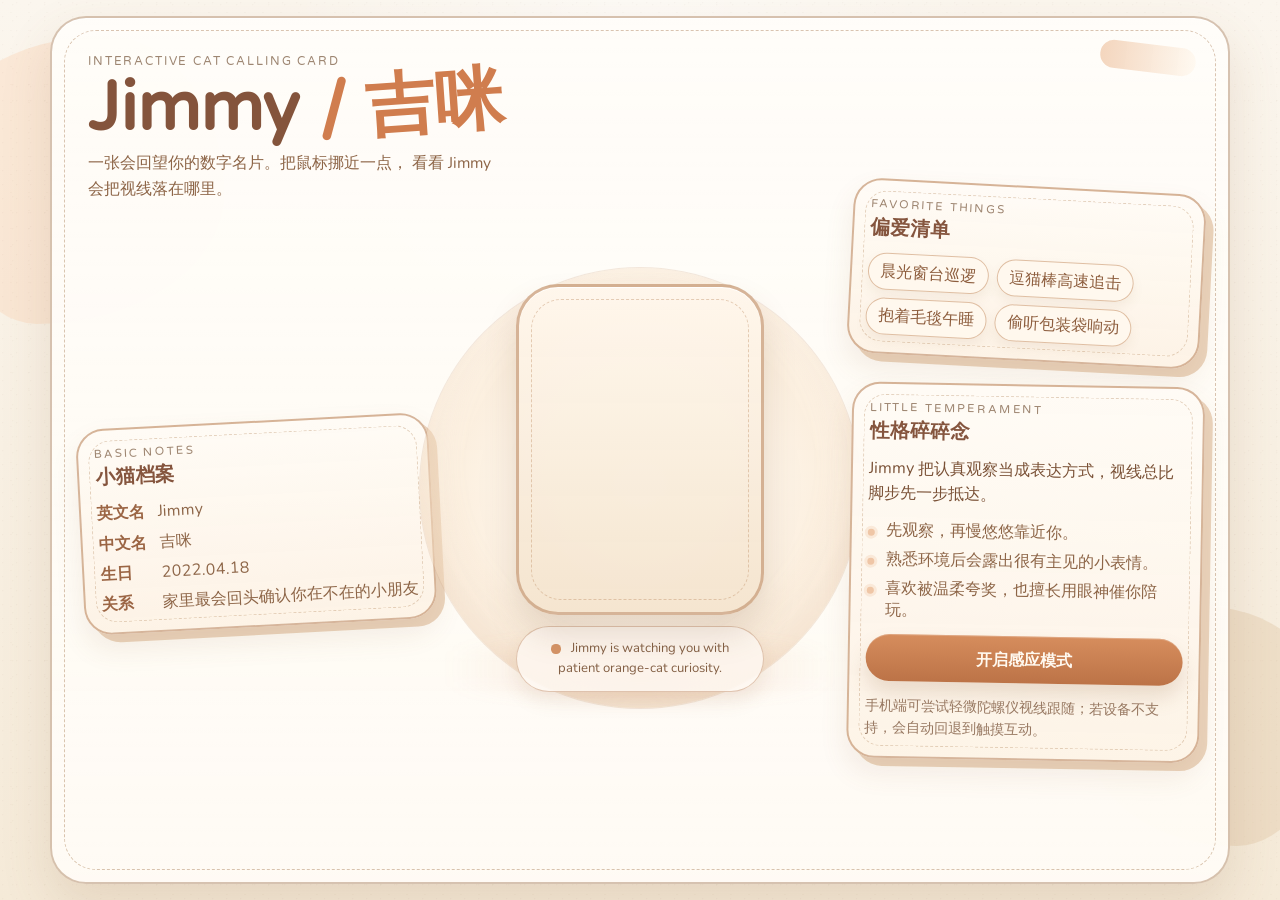
==== index.html @ 79f72932 "deploy: a9a8e7456d7dbebadfa3295038e5d7944c0b28f9" ====
<!DOCTYPE html>
<html lang="zh-CN">
<head>
    <meta charset="UTF-8">
    <meta name="viewport" content="width=device-width, initial-scale=1.0">
    <title>Jimmy | 吉咪的小猫名片</title>
    <meta
        name="description"
        content="Jimmy 吉咪的互动名片页。把鼠标移到不同位置，看看小猫如何转头望向你。"
    >
    <link rel="preconnect" href="https://fonts.googleapis.com">
    <link rel="preconnect" href="https://fonts.gstatic.com" crossorigin>
    <link
        href="https://fonts.googleapis.com/css2?family=Varela+Round&family=Nunito:wght@400;500;600;700&display=swap"
        rel="stylesheet"
    >
    <link rel="stylesheet" href="./styles.css">
</head>
<body>
    <div class="page-shell">
        <div class="paper-noise" aria-hidden="true"></div>
        <main class="card-stage" aria-labelledby="hero-title">
            <header class="hero-intro">
                <p class="eyebrow">Interactive Cat Calling Card</p>
                <h1 id="hero-title">Jimmy <span>/ 吉咪</span></h1>
                <p class="hero-copy">
                    一张会回望你的数字名片。把鼠标挪近一点，
                    看看 Jimmy 会把视线落在哪里。
                </p>
            </header>

            <section class="profile-board" aria-label="Jimmy 的名片信息">
                <article class="note-card note-card-a" aria-labelledby="profile-basic">
                    <p class="card-tag">basic notes</p>
                    <h2 id="profile-basic">小猫档案</h2>
                    <dl class="profile-list" id="profile-basic-list"></dl>
                </article>

                <div class="cat-spotlight">
                    <div class="spotlight-ring spotlight-ring-back" aria-hidden="true"></div>
                    <figure class="sprite-portrait">
                        <div
                            class="sprite-window"
                            id="sprite-window"
                            role="img"
                            aria-label="Jimmy 的互动头像，会跟随你的鼠标或设备方向转头"
                        >
                            <div class="sprite-sheet" id="sprite-sheet"></div>
                        </div>
                        <figcaption class="sprite-caption">
                            <span class="caption-pin"></span>
                            Jimmy is watching you with patient orange-cat curiosity.
                        </figcaption>
                    </figure>
                    <div class="spotlight-ring spotlight-ring-front" aria-hidden="true"></div>
                </div>

                <article class="note-card note-card-b" aria-labelledby="profile-likes">
                    <p class="card-tag">favorite things</p>
                    <h2 id="profile-likes">偏爱清单</h2>
                    <ul class="pill-list" id="likes-list"></ul>
                </article>

                <article class="note-card note-card-c" aria-labelledby="profile-traits">
                    <p class="card-tag">little temperament</p>
                    <h2 id="profile-traits">性格碎碎念</h2>
                    <p class="tagline" id="tagline-text"></p>
                    <ul class="traits-list" id="traits-list"></ul>
                    <button type="button" class="sensor-button" id="sensor-button">
                        开启感应模式
                    </button>
                    <p class="sensor-hint" id="sensor-hint">
                        手机端可尝试轻微陀螺仪视线跟随；若设备不支持，会自动回退到触摸互动。
                    </p>
                </article>
            </section>
        </main>
    </div>

    <script src="./main.js"></script>
</body>
</html>
---- styles.css ----
:root {
    --bg: #f7f0e3;
    --bg-deep: #efe2cb;
    --paper: rgba(255, 251, 244, 0.94);
    --paper-strong: #fff9f0;
    --ink: #734c31;
    --ink-soft: #8d6547;
    --accent: #d07d4e;
    --accent-soft: #efc6a6;
    --line: #cda886;
    --shadow: rgba(146, 101, 62, 0.16);
    --shadow-strong: rgba(122, 84, 51, 0.24);
    --frame-width: 834px;
    --frame-height: 1112px;
    --card-radius: 28px;
    --card-border: 2px;
    --stage-width: min(1180px, calc(100vw - 2rem));
}

*,
*::before,
*::after {
    box-sizing: border-box;
}

html,
body {
    margin: 0;
    min-height: 100%;
}

body {
    font-family: "Nunito", sans-serif;
    color: var(--ink);
    background:
        radial-gradient(circle at top, rgba(255, 255, 255, 0.5), transparent 32%),
        linear-gradient(180deg, #fbf6ee 0%, #f5ead8 100%);
    overflow-x: hidden;
}

body::before,
body::after {
    content: "";
    position: fixed;
    inset: auto;
    pointer-events: none;
    z-index: 0;
    filter: blur(0.4px);
}

body::before {
    top: 4vh;
    left: -4rem;
    width: 18rem;
    height: 18rem;
    border-radius: 59% 41% 65% 35% / 39% 55% 45% 61%;
    background: rgba(251, 215, 186, 0.42);
}

body::after {
    right: -3rem;
    bottom: 6vh;
    width: 15rem;
    height: 15rem;
    border-radius: 47% 53% 38% 62% / 54% 43% 57% 46%;
    background: rgba(224, 196, 163, 0.38);
}

.page-shell {
    position: relative;
    min-height: 100vh;
    display: grid;
    place-items: center;
    padding: 1rem;
}

.paper-noise {
    position: fixed;
    inset: 0;
    pointer-events: none;
    opacity: 0.13;
    background-image:
        radial-gradient(circle at 20% 20%, rgba(98, 64, 37, 0.22) 0 0.7px, transparent 0.8px),
        radial-gradient(circle at 80% 30%, rgba(98, 64, 37, 0.18) 0 0.7px, transparent 0.8px),
        radial-gradient(circle at 60% 70%, rgba(98, 64, 37, 0.16) 0 0.8px, transparent 0.9px);
    background-size: 14px 14px, 16px 16px, 18px 18px;
    z-index: 0;
}

.card-stage {
    position: relative;
    z-index: 1;
    width: var(--stage-width);
    min-height: min(920px, calc(100vh - 2rem));
    background:
        linear-gradient(180deg, rgba(255, 255, 255, 0.42), rgba(255, 255, 255, 0.18)),
        var(--paper);
    border: var(--card-border) solid rgba(164, 122, 87, 0.45);
    border-radius: 36px;
    box-shadow:
        0 22px 50px var(--shadow),
        inset 0 1px 0 rgba(255, 255, 255, 0.85);
    padding: 1.25rem;
    overflow: hidden;
}

.card-stage::before,
.card-stage::after {
    content: "";
    position: absolute;
    pointer-events: none;
    border-radius: 32px;
}

.card-stage::before {
    inset: 12px;
    border: 1.5px dashed rgba(176, 135, 98, 0.48);
}

.card-stage::after {
    right: 2rem;
    top: 1.6rem;
    width: 96px;
    height: 28px;
    background: linear-gradient(90deg, rgba(239, 198, 166, 0.8), rgba(255, 241, 223, 0.35));
    border-radius: 999px;
    transform: rotate(7deg);
    opacity: 0.9;
}

.hero-intro {
    position: relative;
    z-index: 2;
    display: grid;
    gap: 0.5rem;
    max-width: 28rem;
    padding: 1rem 1rem 0;
}

.eyebrow,
.card-tag {
    margin: 0;
    font-family: "Varela Round", sans-serif;
    text-transform: uppercase;
    letter-spacing: 0.16em;
    font-size: 0.72rem;
    color: rgba(116, 82, 56, 0.7);
}

.hero-intro h1 {
    margin: 0;
    font-family: "Varela Round", sans-serif;
    font-size: clamp(2.6rem, 5.4vw, 4.4rem);
    line-height: 0.95;
    color: #84543c;
}

.hero-intro h1 span {
    display: inline-block;
    color: var(--accent);
    transform: rotate(-4deg) translateY(-2px);
}

.hero-copy {
    margin: 0;
    max-width: 26rem;
    font-size: 0.98rem;
    line-height: 1.68;
    color: var(--ink-soft);
}

.profile-board {
    position: relative;
    display: grid;
    grid-template-columns: minmax(220px, 0.9fr) minmax(300px, 1fr) minmax(220px, 0.9fr);
    grid-template-areas:
        "left cat right"
        "left cat lower";
    align-items: center;
    gap: 0.8rem;
    min-height: 560px;
    padding: 0.25rem 0.35rem 0.35rem;
}

.note-card {
    position: relative;
    background: linear-gradient(180deg, rgba(255, 251, 246, 0.95), rgba(253, 243, 229, 0.92));
    border: 2px solid rgba(198, 154, 120, 0.72);
    border-radius: var(--card-radius);
    box-shadow:
        0 14px 28px rgba(146, 101, 62, 0.11),
        8px 8px 0 rgba(232, 205, 178, 0.85);
    padding: 1rem 1rem 1.08rem;
}

.note-card::before {
    content: "";
    position: absolute;
    inset: 10px;
    border: 1px dashed rgba(197, 161, 126, 0.48);
    border-radius: 22px;
    pointer-events: none;
}

.note-card h2 {
    margin: 0.2rem 0 0.75rem;
    font-family: "Varela Round", sans-serif;
    font-size: 1.22rem;
    color: #85553e;
}

.note-card-a {
    grid-area: left;
    transform: rotate(-3deg) translateY(2.25rem);
}

.note-card-b {
    grid-area: right;
    transform: rotate(3deg) translateY(-1.25rem);
}

.note-card-c {
    grid-area: lower;
    transform: rotate(1deg) translateY(-0.6rem);
}

.profile-list {
    display: grid;
    grid-template-columns: auto 1fr;
    gap: 0.52rem 0.82rem;
    margin: 0;
}

.profile-list dt {
    font-weight: 700;
    color: #9b6544;
}

.profile-list dd {
    margin: 0;
    color: var(--ink-soft);
}

.pill-list,
.traits-list {
    list-style: none;
    margin: 0;
    padding: 0;
}

.pill-list {
    display: flex;
    flex-wrap: wrap;
    gap: 0.5rem;
}

.pill-list li {
    padding: 0.4rem 0.72rem;
    border-radius: 999px;
    background: rgba(255, 248, 238, 0.96);
    border: 1.5px solid rgba(203, 155, 117, 0.62);
    color: #8d5d3d;
    box-shadow: 0 6px 12px rgba(146, 101, 62, 0.08);
}

.tagline {
    margin: 0 0 0.75rem;
    color: #7a5136;
    line-height: 1.58;
}

.traits-list {
    display: grid;
    gap: 0.44rem;
    color: var(--ink-soft);
}

.traits-list li {
    position: relative;
    padding-left: 1.15rem;
}

.traits-list li::before {
    content: "";
    position: absolute;
    left: 0;
    top: 0.65rem;
    width: 0.45rem;
    height: 0.45rem;
    border-radius: 50%;
    background: var(--accent-soft);
    box-shadow: 0 0 0 3px rgba(239, 198, 166, 0.3);
}

.cat-spotlight {
    grid-area: cat;
    position: relative;
    display: grid;
    place-items: center;
    min-height: 450px;
    padding: 0.35rem 0;
}

.spotlight-ring {
    position: absolute;
    border-radius: 50%;
    pointer-events: none;
}

.spotlight-ring-back {
    width: min(64vw, 440px);
    height: min(64vw, 440px);
    background:
        radial-gradient(circle, rgba(255, 251, 246, 0.94) 0%, rgba(249, 229, 204, 0.55) 58%, rgba(239, 210, 181, 0.14) 100%);
    box-shadow:
        0 0 0 1px rgba(205, 168, 134, 0.25),
        inset 0 -24px 40px rgba(228, 197, 166, 0.34);
}

.spotlight-ring-front {
    bottom: 1rem;
    width: min(72vw, 480px);
    height: 56px;
    border-radius: 50%;
    background: radial-gradient(circle, rgba(208, 125, 78, 0.18) 0%, rgba(208, 125, 78, 0.04) 62%, transparent 80%);
    filter: blur(8px);
}

.sprite-portrait {
    position: relative;
    margin: 0;
    display: grid;
    gap: 0.7rem;
    justify-items: center;
    z-index: 1;
}

.sprite-window {
    position: relative;
    width: min(100%, 340px);
    aspect-ratio: 834 / 1112;
    border-radius: 42px;
    overflow: hidden;
    border: 3px solid rgba(198, 154, 120, 0.72);
    background:
        linear-gradient(180deg, rgba(255, 247, 236, 0.95), rgba(244, 228, 206, 0.92));
    box-shadow:
        0 20px 32px rgba(122, 84, 51, 0.18),
        inset 0 1px 0 rgba(255, 255, 255, 0.86);
}

.sprite-window::before {
    content: "";
    position: absolute;
    inset: 12px;
    border: 1px dashed rgba(192, 146, 106, 0.42);
    border-radius: 30px;
    pointer-events: none;
    z-index: 1;
}

.sprite-window.is-idle {
    animation: breathingGlow 4.2s ease-in-out infinite;
}

.sprite-sheet {
    position: absolute;
    inset: 0 auto auto 0;
    width: var(--frame-width);
    height: var(--frame-height);
    background-image: url("./assets/sprite.webp");
    background-repeat: no-repeat;
    background-size: 10008px 11120px;
    transform-origin: top left;
    transform: scale(calc(min(420, max(260, 36vw)) / var(--frame-width)));
    will-change: transform, background-position;
}

.sprite-caption {
    max-width: 15.5rem;
    margin: 0;
    padding: 0.75rem 1rem;
    border-radius: 999px;
    background: rgba(255, 250, 244, 0.84);
    border: 1.5px solid rgba(198, 154, 120, 0.55);
    color: rgba(120, 82, 54, 0.92);
    text-align: center;
    font-size: 0.82rem;
    line-height: 1.52;
    box-shadow: 0 10px 18px rgba(146, 101, 62, 0.1);
}

.caption-pin {
    display: inline-block;
    width: 0.58rem;
    height: 0.58rem;
    margin-right: 0.45rem;
    border-radius: 50%;
    background: #d59466;
    vertical-align: middle;
}

.sensor-button {
    appearance: none;
    border: 0;
    border-radius: 999px;
    margin-top: 0.85rem;
    padding: 0.78rem 1.05rem;
    width: 100%;
    font: inherit;
    font-weight: 700;
    color: #fff9f0;
    background: linear-gradient(180deg, #d68d5d, #bc7347);
    box-shadow:
        0 12px 20px rgba(146, 101, 62, 0.18),
        inset 0 1px 0 rgba(255, 255, 255, 0.22);
    cursor: pointer;
    transition: transform 180ms ease, box-shadow 180ms ease, filter 180ms ease;
}

.sensor-button:hover,
.sensor-button:focus-visible {
    transform: translateY(-2px);
    box-shadow:
        0 16px 24px rgba(146, 101, 62, 0.2),
        inset 0 1px 0 rgba(255, 255, 255, 0.25);
    filter: saturate(1.05);
}

.sensor-button:focus-visible {
    outline: 3px solid rgba(210, 125, 78, 0.25);
    outline-offset: 3px;
}

.sensor-button.is-disabled {
    opacity: 0.68;
}

.sensor-hint {
    margin: 0.85rem 0 0;
    color: rgba(123, 86, 60, 0.78);
    font-size: 0.88rem;
    line-height: 1.56;
}

@keyframes breathingGlow {
    0%,
    100% {
        box-shadow:
            0 18px 28px rgba(122, 84, 51, 0.16),
            inset 0 1px 0 rgba(255, 255, 255, 0.86);
        transform: translateY(0);
    }

    50% {
        box-shadow:
            0 24px 34px rgba(122, 84, 51, 0.22),
            inset 0 1px 0 rgba(255, 255, 255, 0.92);
        transform: translateY(-2px);
    }
}

@media (max-width: 980px) {
    .card-stage {
        min-height: auto;
        padding: 1rem;
    }

    .profile-board {
        grid-template-columns: 1fr;
        grid-template-areas:
            "cat"
            "left"
            "right"
            "lower";
        gap: 1rem;
        min-height: auto;
        padding-bottom: 0.5rem;
    }

    .hero-intro {
        padding: 0.5rem 0.5rem 0;
    }

    .note-card-a,
    .note-card-b,
    .note-card-c {
        transform: none;
    }

    .cat-spotlight {
        min-height: 0;
        padding: 0.5rem 0 0.75rem;
    }

    .spotlight-ring-back {
        width: min(90vw, 500px);
        height: min(90vw, 500px);
    }

    .spotlight-ring-front {
        bottom: 0;
    }
}

@media (max-height: 760px) and (min-width: 981px) {
    .card-stage {
        padding: 1rem;
    }

    .hero-intro {
        max-width: 24rem;
        gap: 0.35rem;
        padding: 0.55rem 0.6rem 0;
    }

    .eyebrow,
    .card-tag {
        font-size: 0.66rem;
    }

    .hero-intro h1 {
        font-size: clamp(2.2rem, 4.6vw, 3.7rem);
    }

    .hero-copy {
        font-size: 0.9rem;
        line-height: 1.52;
    }

    .profile-board {
        min-height: 390px;
        gap: 0.65rem;
        padding-top: 0.1rem;
        align-items: start;
    }

    .note-card {
        padding: 0.82rem 0.82rem 0.9rem;
    }

    .note-card h2 {
        margin-bottom: 0.55rem;
        font-size: 1.08rem;
    }

    .profile-list,
    .pill-list,
    .traits-list,
    .tagline,
    .sensor-hint {
        font-size: 0.84rem;
    }

    .profile-list {
        gap: 0.35rem 0.6rem;
    }

    .pill-list li {
        padding: 0.28rem 0.55rem;
    }

    .cat-spotlight {
        min-height: 300px;
        padding-top: 0;
    }

    .spotlight-ring-back {
        width: 290px;
        height: 290px;
    }

    .spotlight-ring-front {
        width: 330px;
        height: 38px;
        bottom: 0.2rem;
    }

    .sprite-window {
        width: 220px;
        border-radius: 24px;
    }

    .sprite-window::before {
        inset: 8px;
        border-radius: 18px;
    }

    .sprite-caption {
        display: none;
    }

    .sensor-button {
        margin-top: 0.65rem;
        padding: 0.6rem 0.88rem;
    }

    .sensor-hint {
        margin-top: 0.55rem;
        line-height: 1.45;
    }

    .tagline {
        margin-bottom: 0.45rem;
        line-height: 1.45;
    }

    .traits-list {
        gap: 0.34rem;
    }

    .traits-list li {
        padding-left: 0.95rem;
    }

    .traits-list li::before {
        top: 0.5rem;
    }

    .note-card-a,
    .note-card-b,
    .note-card-c {
        transform: none;
    }
}

@media (max-width: 720px) {
    .page-shell {
        padding: 0.75rem;
    }

    .card-stage {
        width: min(100%, 560px);
        border-radius: 28px;
    }

    .card-stage::after {
        width: 72px;
        height: 24px;
        top: 1.05rem;
        right: 1rem;
    }

    .hero-intro h1 {
        font-size: clamp(2.35rem, 12vw, 3.6rem);
    }

    .hero-copy {
        font-size: 0.97rem;
    }

    .note-card {
        padding: 1rem;
    }

    .note-card h2 {
        font-size: 1.2rem;
    }

    .sprite-window {
        width: min(100%, 320px);
        border-radius: 32px;
    }

    .sprite-caption {
        max-width: 15rem;
        font-size: 0.88rem;
    }
}

@media (max-width: 420px) {
    .page-shell {
        padding: 0.55rem;
    }

    .card-stage {
        width: 100%;
        padding: 0.8rem;
    }

    .card-stage::before {
        inset: 8px;
    }

    .hero-intro {
        gap: 0.45rem;
        padding: 0.25rem 0.25rem 0;
    }

    .hero-copy {
        line-height: 1.68;
    }

    .profile-list {
        grid-template-columns: 1fr;
        gap: 0.2rem;
    }

    .profile-list dt {
        margin-top: 0.5rem;
    }

    .sprite-window {
        width: min(100%, 280px);
    }

    .sensor-button {
        min-height: 48px;
    }
}

@media (prefers-reduced-motion: reduce) {
    *,
    *::before,
    *::after {
        animation: none !important;
        transition: none !important;
        scroll-behavior: auto !important;
    }

    .sprite-window.is-idle {
        animation: none;
    }
}
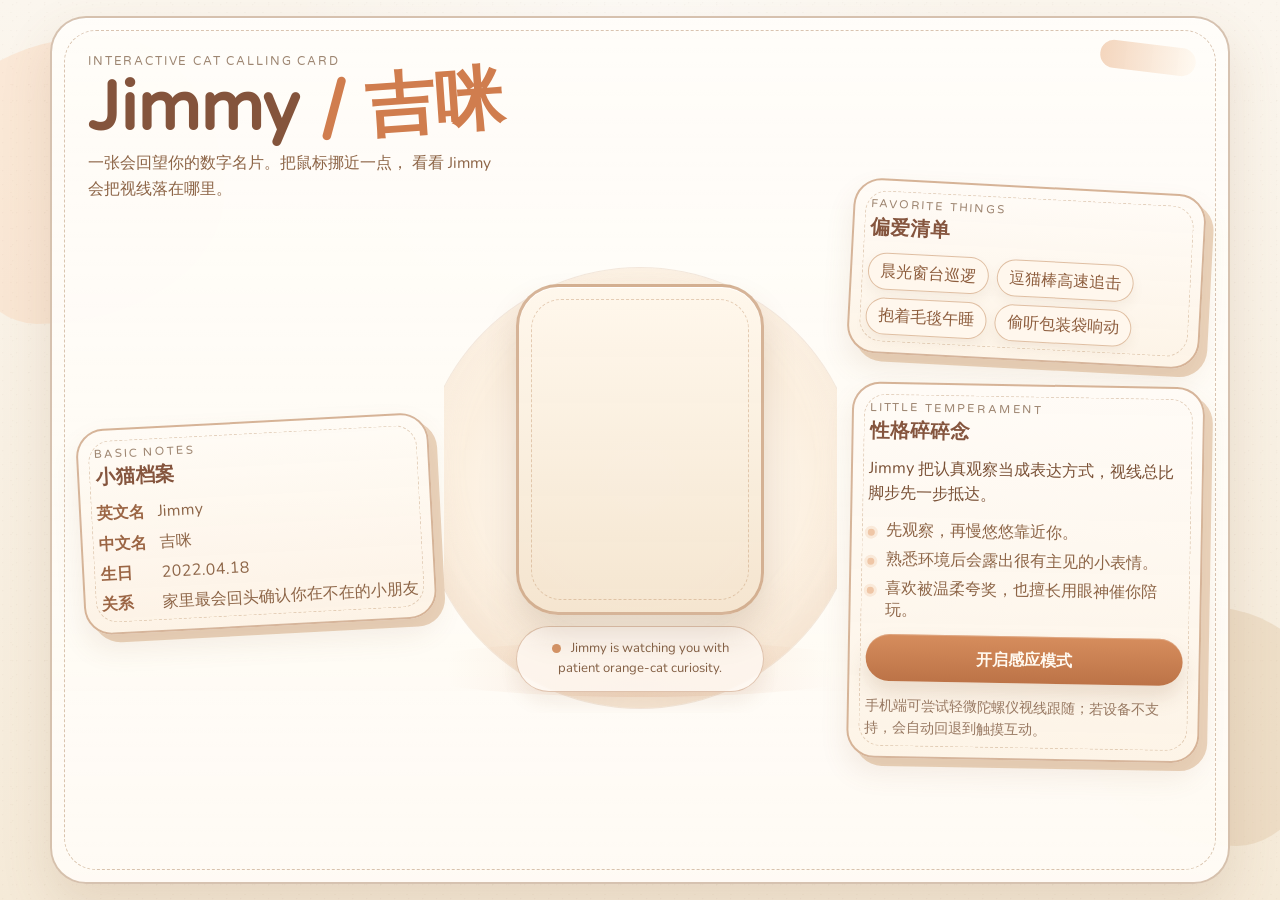
==== commit 4465cace: "deploy: 3480a25d119595faa2feb24f0a09ec8f796ef73e" ====
--- a/index.html
+++ b/index.html
@@ -45,6 +45,9 @@
                             role="img"
                             aria-label="Jimmy 的互动头像，会跟随你的鼠标或设备方向转头"
                         >
+                            <div class="sprite-loader" id="sprite-loader" aria-hidden="true">
+                                <span class="sprite-loader-spinner"></span>
+                            </div>
                             <div class="sprite-sheet" id="sprite-sheet"></div>
                         </div>
                         <figcaption class="sprite-caption">
--- a/styles.css
+++ b/styles.css
@@ -45,7 +45,6 @@
     inset: auto;
     pointer-events: none;
     z-index: 0;
-    filter: blur(0.4px);
 }
 
 body::before {
@@ -85,6 +84,7 @@
         radial-gradient(circle at 60% 70%, rgba(98, 64, 37, 0.16) 0 0.8px, transparent 0.9px);
     background-size: 14px 14px, 16px 16px, 18px 18px;
     z-index: 0;
+    contain: paint;
 }
 
 .card-stage {
@@ -102,6 +102,8 @@
         inset 0 1px 0 rgba(255, 255, 255, 0.85);
     padding: 1.25rem;
     overflow: hidden;
+    isolation: isolate;
+    contain: layout paint;
 }
 
 .card-stage::before,
@@ -299,6 +301,8 @@
     place-items: center;
     min-height: 450px;
     padding: 0.35rem 0;
+    isolation: isolate;
+    contain: layout paint;
 }
 
 .spotlight-ring {
@@ -323,7 +327,7 @@
     height: 56px;
     border-radius: 50%;
     background: radial-gradient(circle, rgba(208, 125, 78, 0.18) 0%, rgba(208, 125, 78, 0.04) 62%, transparent 80%);
-    filter: blur(8px);
+    opacity: 0.85;
 }
 
 .sprite-portrait {
@@ -347,6 +351,14 @@
     box-shadow:
         0 20px 32px rgba(122, 84, 51, 0.18),
         inset 0 1px 0 rgba(255, 255, 255, 0.86);
+    contain: paint;
+    isolation: isolate;
+    transform: translateZ(0);
+    backface-visibility: hidden;
+}
+
+.sprite-window.is-loading .sprite-sheet {
+    opacity: 0;
 }
 
 .sprite-window::before {
@@ -365,15 +377,41 @@
 
 .sprite-sheet {
     position: absolute;
-    inset: 0 auto auto 0;
-    width: var(--frame-width);
-    height: var(--frame-height);
-    background-image: url("./assets/sprite.webp");
-    background-repeat: no-repeat;
-    background-size: 10008px 11120px;
-    transform-origin: top left;
-    transform: scale(calc(min(420, max(260, 36vw)) / var(--frame-width)));
-    will-change: transform, background-position;
+    inset: 0;
+    background: url("./assets/sprite.webp") no-repeat 0 0 / 1200% 1000%;
+    will-change: background-position;
+    transform: translateZ(0);
+    backface-visibility: hidden;
+    image-rendering: -webkit-optimize-contrast;
+    opacity: 1;
+    transition: opacity 220ms ease;
+}
+
+.sprite-loader {
+    position: absolute;
+    inset: 0;
+    display: grid;
+    place-items: center;
+    background:
+        radial-gradient(circle at 50% 35%, rgba(255, 251, 246, 0.9), rgba(248, 233, 211, 0.82) 58%, rgba(243, 222, 196, 0.76) 100%);
+    z-index: 2;
+    opacity: 1;
+    transition: opacity 240ms ease, visibility 240ms ease;
+}
+
+.sprite-window.is-ready .sprite-loader {
+    opacity: 0;
+    visibility: hidden;
+    pointer-events: none;
+}
+
+.sprite-loader-spinner {
+    width: 2.9rem;
+    height: 2.9rem;
+    border-radius: 50%;
+    border: 2px solid rgba(176, 130, 95, 0.22);
+    border-top-color: rgba(208, 125, 78, 0.9);
+    animation: spriteSpin 0.92s linear infinite;
 }
 
 .sprite-caption {
@@ -460,6 +498,12 @@
     }
 }
 
+@keyframes spriteSpin {
+    to {
+        transform: rotate(360deg);
+    }
+}
+
 @media (max-width: 980px) {
     .card-stage {
         min-height: auto;
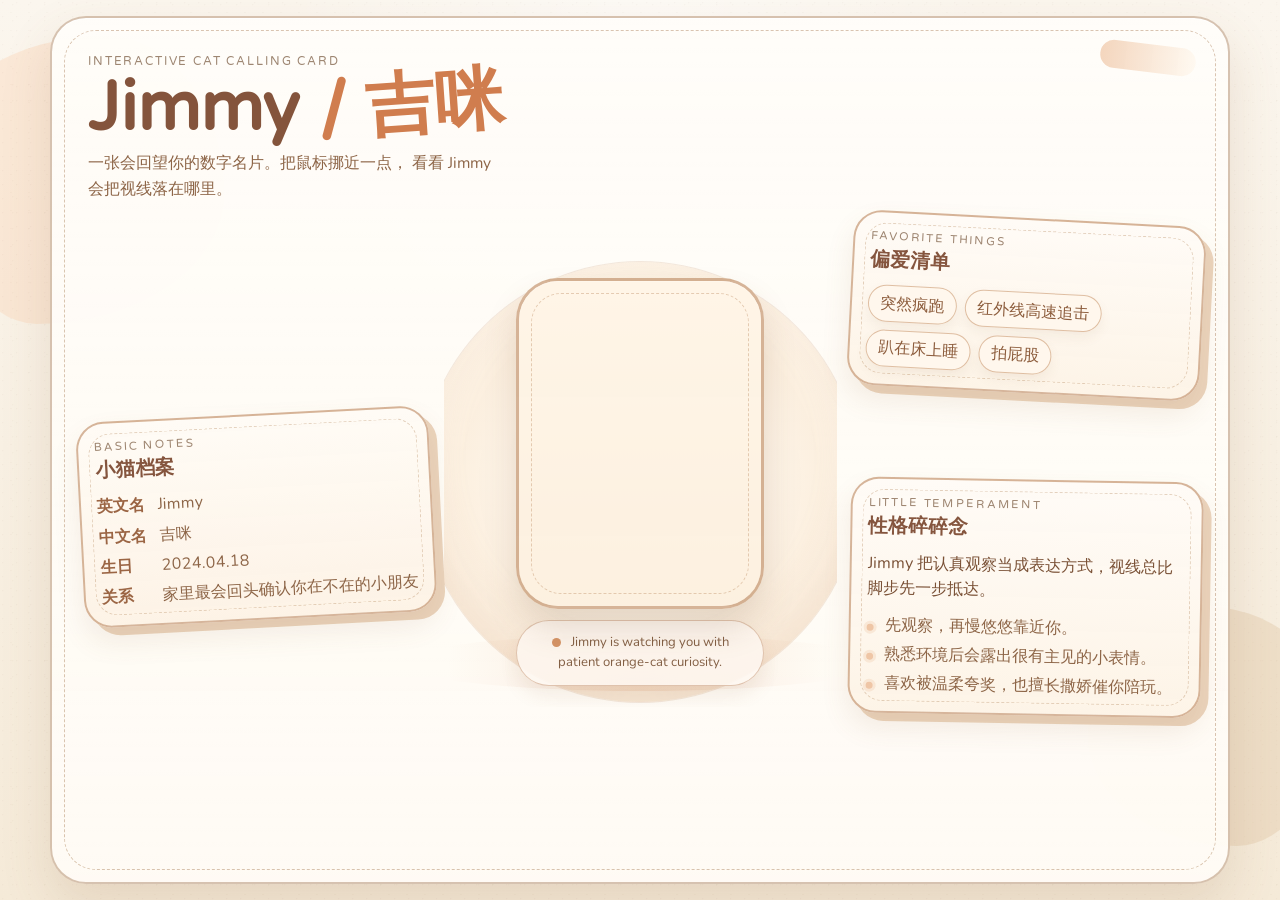
==== commit ec477c14: "deploy: 8515ac25aa6653298b9cc063a7112be4a634ba99" ====
--- a/index.html
+++ b/index.html
@@ -48,7 +48,7 @@
                             <div class="sprite-loader" id="sprite-loader" aria-hidden="true">
                                 <span class="sprite-loader-spinner"></span>
                             </div>
-                            <div class="sprite-sheet" id="sprite-sheet"></div>
+                            <canvas class="sprite-canvas" id="sprite-canvas" aria-hidden="true"></canvas>
                         </div>
                         <figcaption class="sprite-caption">
                             <span class="caption-pin"></span>
--- a/styles.css
+++ b/styles.css
@@ -355,9 +355,10 @@
     isolation: isolate;
     transform: translateZ(0);
     backface-visibility: hidden;
-}
-
-.sprite-window.is-loading .sprite-sheet {
+    pointer-events: none;
+}
+
+.sprite-window.is-loading .sprite-canvas {
     opacity: 0;
 }
 
@@ -375,14 +376,13 @@
     animation: breathingGlow 4.2s ease-in-out infinite;
 }
 
-.sprite-sheet {
+.sprite-canvas {
     position: absolute;
     inset: 0;
-    background: url("./assets/sprite.webp") no-repeat 0 0 / 1200% 1000%;
-    will-change: background-position;
-    transform: translateZ(0);
-    backface-visibility: hidden;
-    image-rendering: -webkit-optimize-contrast;
+    width: 100%;
+    height: 100%;
+    display: block;
+    background-color: rgba(255, 244, 229, 0.72);
     opacity: 1;
     transition: opacity 220ms ease;
 }
@@ -403,6 +403,10 @@
     opacity: 0;
     visibility: hidden;
     pointer-events: none;
+}
+
+.sprite-window.is-ready {
+    pointer-events: auto;
 }
 
 .sprite-loader-spinner {
@@ -440,6 +444,7 @@
 
 .sensor-button {
     appearance: none;
+    display: none;
     border: 0;
     border-radius: 999px;
     margin-top: 0.85rem;
@@ -475,6 +480,7 @@
 }
 
 .sensor-hint {
+    display: none;
     margin: 0.85rem 0 0;
     color: rgba(123, 86, 60, 0.78);
     font-size: 0.88rem;
@@ -545,17 +551,30 @@
     .spotlight-ring-front {
         bottom: 0;
     }
+
+    .sensor-button {
+        display: block;
+    }
+
+    .sensor-hint {
+        display: block;
+    }
 }
 
 @media (max-height: 760px) and (min-width: 981px) {
     .card-stage {
-        padding: 1rem;
+        min-height: min(690px, calc(100vh - 1.5rem));
+        padding: 0.95rem 1rem 1rem;
+    }
+
+    .card-stage::before {
+        inset: 10px;
     }
 
     .hero-intro {
-        max-width: 24rem;
-        gap: 0.35rem;
-        padding: 0.55rem 0.6rem 0;
+        max-width: 28rem;
+        gap: 0.28rem;
+        padding: 0.45rem 0.75rem 0.15rem;
     }
 
     .eyebrow,
@@ -564,28 +583,49 @@
     }
 
     .hero-intro h1 {
-        font-size: clamp(2.2rem, 4.6vw, 3.7rem);
+        font-size: clamp(2.35rem, 4.4vw, 3.75rem);
     }
 
     .hero-copy {
-        font-size: 0.9rem;
-        line-height: 1.52;
+        max-width: 27rem;
+        font-size: 0.88rem;
+        line-height: 1.48;
     }
 
     .profile-board {
-        min-height: 390px;
-        gap: 0.65rem;
-        padding-top: 0.1rem;
-        align-items: start;
+        grid-template-columns: minmax(248px, 1fr) minmax(236px, 0.86fr) minmax(292px, 1.08fr);
+        grid-template-areas:
+            "left cat right"
+            ". cat lower";
+        min-height: 0;
+        gap: 0.72rem 0.95rem;
+        padding: 0.35rem 0.2rem 0.15rem;
+        align-items: center;
+        align-content: start;
     }
 
     .note-card {
-        padding: 0.82rem 0.82rem 0.9rem;
+        padding: 0.86rem 0.9rem 0.94rem;
     }
 
     .note-card h2 {
-        margin-bottom: 0.55rem;
-        font-size: 1.08rem;
+        margin: 0.16rem 0 0.52rem;
+        font-size: 1.1rem;
+    }
+
+    .note-card-a {
+        align-self: start;
+        transform: translateY(0.45rem);
+    }
+
+    .note-card-b {
+        align-self: end;
+        transform: translateY(-0.15rem);
+    }
+
+    .note-card-c {
+        align-self: start;
+        transform: translateY(-0.1rem);
     }
 
     .profile-list,
@@ -601,27 +641,32 @@
     }
 
     .pill-list li {
-        padding: 0.28rem 0.55rem;
+        padding: 0.3rem 0.58rem;
     }
 
     .cat-spotlight {
-        min-height: 300px;
-        padding-top: 0;
+        min-height: 316px;
+        padding: 0.1rem 0 0.35rem;
+        align-self: center;
     }
 
     .spotlight-ring-back {
-        width: 290px;
-        height: 290px;
+        width: 304px;
+        height: 304px;
     }
 
     .spotlight-ring-front {
-        width: 330px;
-        height: 38px;
-        bottom: 0.2rem;
+        width: 346px;
+        height: 40px;
+        bottom: 0.45rem;
+    }
+
+    .sprite-portrait {
+        gap: 0.45rem;
     }
 
     .sprite-window {
-        width: 220px;
+        width: 228px;
         border-radius: 24px;
     }
 
@@ -635,22 +680,22 @@
     }
 
     .sensor-button {
-        margin-top: 0.65rem;
+        margin-top: 0.72rem;
         padding: 0.6rem 0.88rem;
     }
 
     .sensor-hint {
-        margin-top: 0.55rem;
-        line-height: 1.45;
+        margin-top: 0.58rem;
+        line-height: 1.42;
     }
 
     .tagline {
-        margin-bottom: 0.45rem;
-        line-height: 1.45;
+        margin-bottom: 0.42rem;
+        line-height: 1.4;
     }
 
     .traits-list {
-        gap: 0.34rem;
+        gap: 0.28rem;
     }
 
     .traits-list li {
@@ -661,11 +706,6 @@
         top: 0.5rem;
     }
 
-    .note-card-a,
-    .note-card-b,
-    .note-card-c {
-        transform: none;
-    }
 }
 
 @media (max-width: 720px) {
